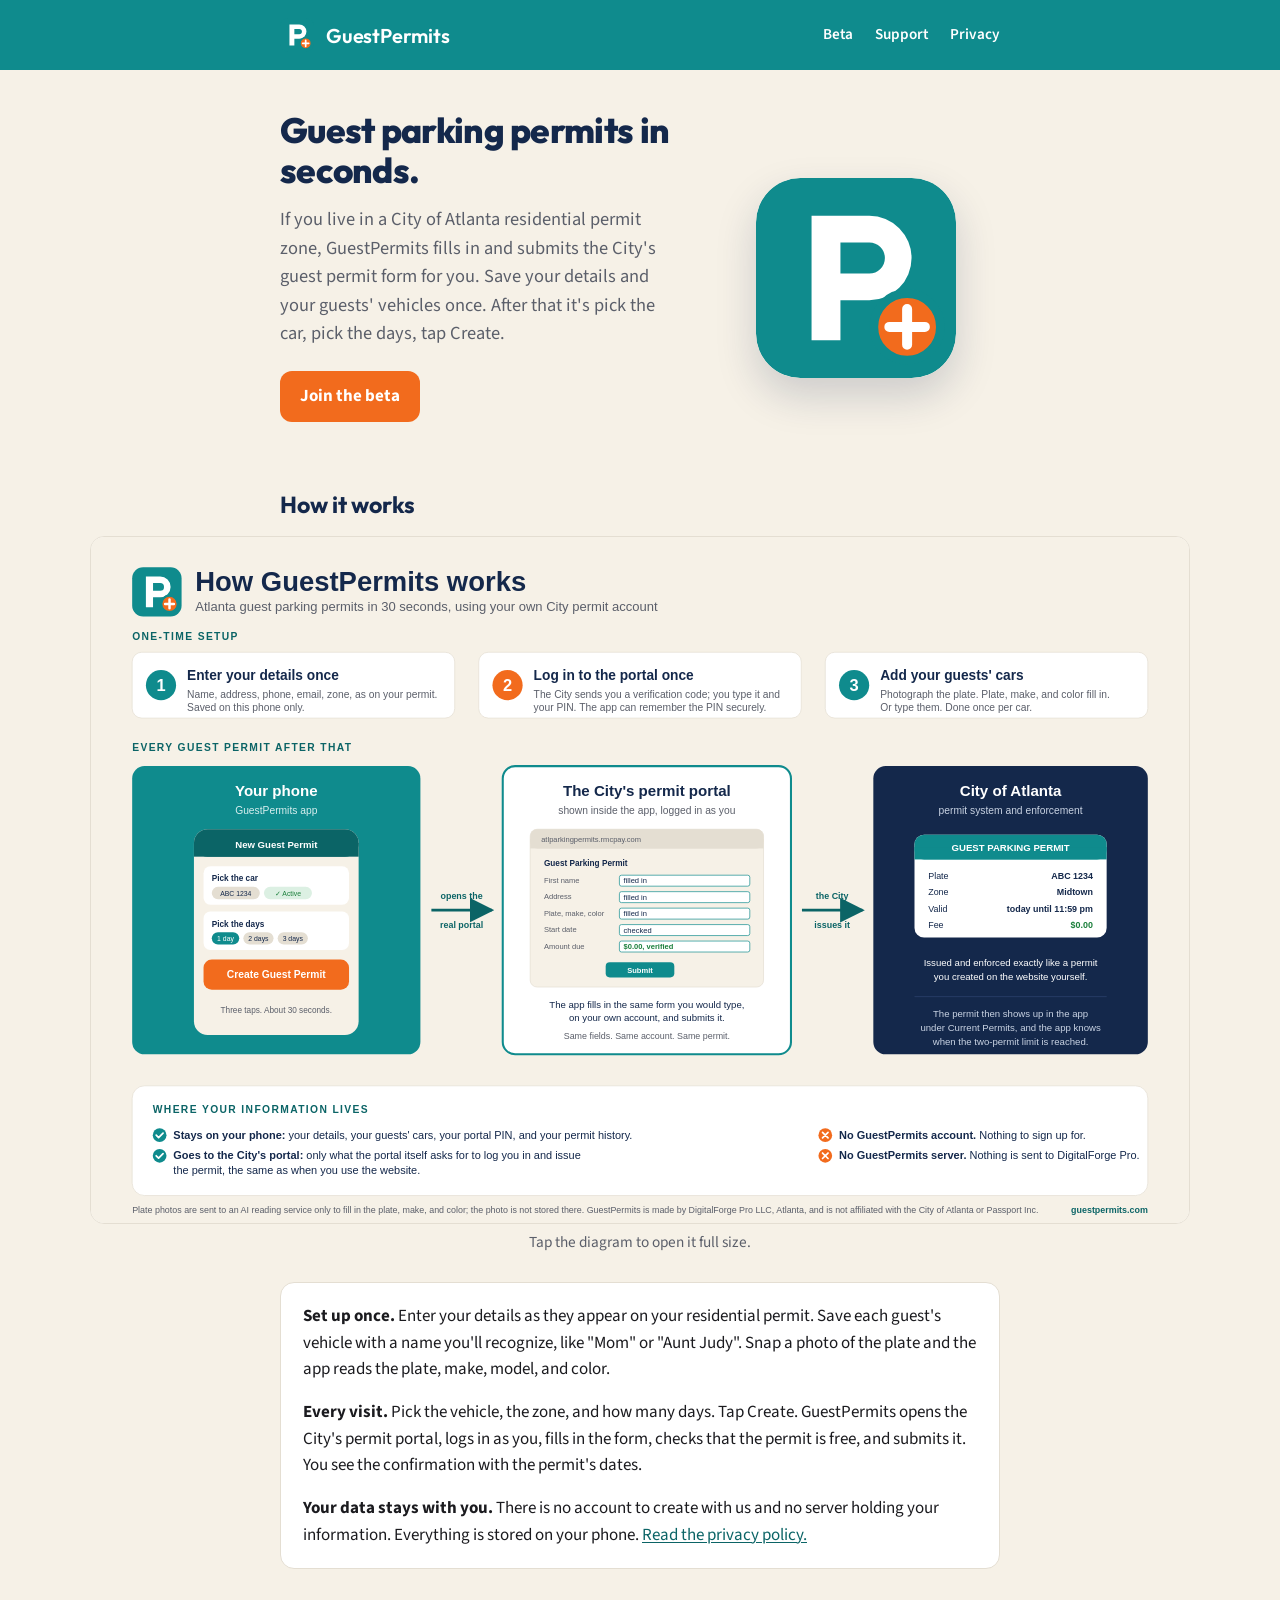
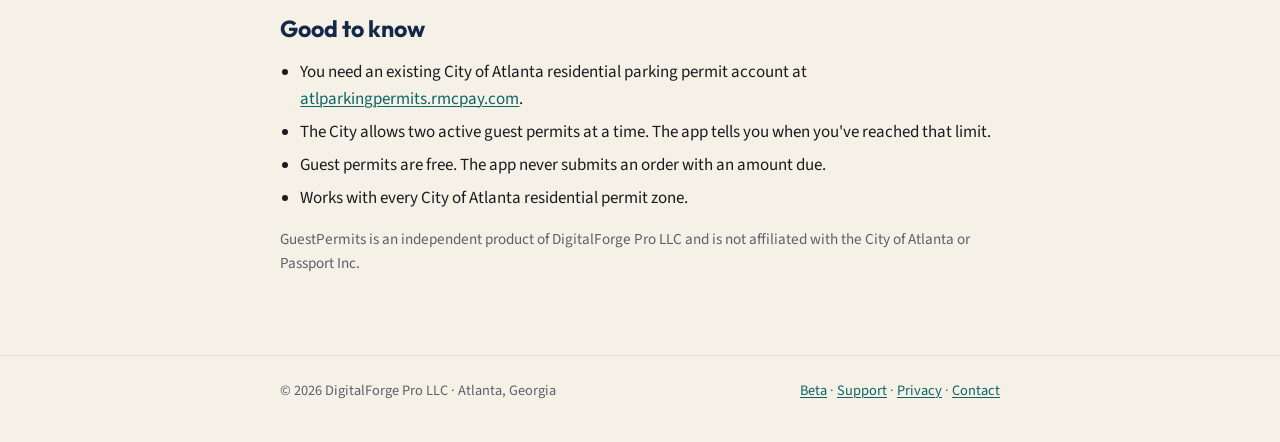
==== index.html @ 58ccf01c "Landing page: how-it-works diagram under the How it works heading" ====
<!doctype html>
<html lang="en">
<head>
  <meta charset="utf-8">
  <meta name="viewport" content="width=device-width, initial-scale=1">
  <title>GuestPermits</title>
  <meta name="description" content="GuestPermits creates City of Atlanta guest parking permits from your phone in seconds.">
  <link rel="icon" href="favicon.png">
  <link rel="preconnect" href="https://fonts.googleapis.com">
  <link rel="stylesheet" href="https://fonts.googleapis.com/css2?family=Outfit:wght@700;800&family=Source+Sans+3:wght@400;600;700&display=swap">
  <link rel="stylesheet" href="assets/site.css">
</head>
<body>
<header class="site">
  <div class="wrap">
    <a class="brand" href="/">
      <svg viewBox="0 0 180 180" xmlns="http://www.w3.org/2000/svg" aria-hidden="true"><rect width="180" height="180" rx="40" fill="#0F8B8D"/><path fill="#FFFFFF" fill-rule="evenodd" d="M50 34h52a38 38 0 0 1 0 76H76v36H50zM76 58v28h26a14 14 0 0 0 0-28z"/><circle cx="136" cy="134" r="30" fill="#F26B1D" stroke="#0F8B8D" stroke-width="8"/><path d="M136 118v32M120 134h32" stroke="#FFFFFF" stroke-width="9" stroke-linecap="round"/></svg>
      GuestPermits
    </a>
    <nav><a href="beta.html">Beta</a><a href="support.html">Support</a><a href="privacy.html">Privacy</a></nav>
  </div>
</header>

<main class="wrap">
  <div class="hero">
    <div>
      <h1>Guest parking permits in seconds.</h1>
      <p class="lede">If you live in a City of Atlanta residential permit zone, GuestPermits fills in and submits the City's guest permit form for you. Save your details and your guests' vehicles once. After that it's pick the car, pick the days, tap Create.</p>
      <div class="badges">
        <!-- Replace with real store badges and links when the app is live. -->
        <a class="cta" href="beta.html">Join the beta</a>
      </div>
    </div>
    <div class="hero-art">
      <svg viewBox="0 0 180 180" xmlns="http://www.w3.org/2000/svg" aria-label="GuestPermits icon"><rect width="180" height="180" rx="40" fill="#0F8B8D"/><path fill="#FFFFFF" fill-rule="evenodd" d="M50 34h52a38 38 0 0 1 0 76H76v36H50zM76 58v28h26a14 14 0 0 0 0-28z"/><circle cx="136" cy="134" r="30" fill="#F26B1D" stroke="#0F8B8D" stroke-width="8"/><path d="M136 118v32M120 134h32" stroke="#FFFFFF" stroke-width="9" stroke-linecap="round"/></svg>
    </div>
  </div>

  <h2>How it works</h2>
  <figure class="diagram">
    <a href="assets/how-it-works.png" target="_blank" rel="noopener" title="Open full size"><img src="assets/how-it-works.svg" alt="Diagram: one-time setup (enter your details, log in to the portal once, add your guests' cars), then for every permit the app opens the City's real portal inside the app, fills in the same form on your account, and the City issues the permit. Your information stays on your phone; there is no GuestPermits account or server." width="1600" height="1000"></a>
    <figcaption>Tap the diagram to open it full size.</figcaption>
  </figure>
  <div class="card">
    <p><strong>Set up once.</strong> Enter your details as they appear on your residential permit. Save each guest's vehicle with a name you'll recognize, like "Mom" or "Aunt Judy". Snap a photo of the plate and the app reads the plate, make, model, and color.</p>
    <p><strong>Every visit.</strong> Pick the vehicle, the zone, and how many days. Tap Create. GuestPermits opens the City's permit portal, logs in as you, fills in the form, checks that the permit is free, and submits it. You see the confirmation with the permit's dates.</p>
    <p style="margin-bottom:0"><strong>Your data stays with you.</strong> There is no account to create with us and no server holding your information. Everything is stored on your phone. <a href="privacy.html">Read the privacy policy.</a></p>
  </div>

  <h2>Good to know</h2>
  <ul>
    <li>You need an existing City of Atlanta residential parking permit account at <a href="https://atlparkingpermits.rmcpay.com" target="_blank" rel="noopener">atlparkingpermits.rmcpay.com</a>.</li>
    <li>The City allows two active guest permits at a time. The app tells you when you've reached that limit.</li>
    <li>Guest permits are free. The app never submits an order with an amount due.</li>
    <li>Works with every City of Atlanta residential permit zone.</li>
  </ul>

  <p class="meta">GuestPermits is an independent product of DigitalForge Pro LLC and is not affiliated with the City of Atlanta or Passport Inc.</p>
</main>

<footer class="site">
  <div class="wrap">
    <span>© 2026 DigitalForge Pro LLC · Atlanta, Georgia</span>
    <span><a href="beta.html">Beta</a> · <a href="support.html">Support</a> · <a href="privacy.html">Privacy</a> · <a href="mailto:support@digitalforgepro.ai">Contact</a></span>
  </div>
</footer>
</body>
</html>
---- assets/site.css ----
:root {
  --teal: #0F8B8D;
  --teal-dark: #0B6466;
  --orange: #F26B1D;
  --navy: #14284B;
  --cream: #F6F1E7;
  --ink: #1B1B1F;
  --muted: #5B5F6A;
  --line: #E4DED2;
}
* { box-sizing: border-box; }
html { color-scheme: light; }
body {
  margin: 0;
  font-family: 'Source Sans 3', 'Segoe UI', system-ui, -apple-system, sans-serif;
  font-size: 17px;
  line-height: 1.55;
  color: var(--ink);
  background: var(--cream);
}
h1, h2, h3 { font-family: 'Outfit', 'Segoe UI', system-ui, sans-serif; line-height: 1.15; margin: 0 0 0.4em; color: var(--navy); }
h1 { font-size: 2.2rem; font-weight: 800; letter-spacing: -0.02em; }
h2 { font-size: 1.45rem; font-weight: 700; margin-top: 2em; }
h3 { font-size: 1.1rem; font-weight: 700; margin-top: 1.4em; }
p { margin: 0 0 1em; }
a { color: var(--teal-dark); text-decoration-thickness: 1px; text-underline-offset: 2px; }
a:hover { color: var(--orange); }
ul { padding-left: 1.2em; }
li { margin-bottom: 0.4em; }
header.site {
  background: var(--teal);
  color: #fff;
  padding: 18px 0;
}
header.site .wrap { display: flex; align-items: center; justify-content: space-between; gap: 16px; }
header.site a { color: #fff; text-decoration: none; font-weight: 600; }
header.site nav { display: flex; gap: 22px; font-size: 0.95rem; }
.brand { display: flex; align-items: center; gap: 12px; font-family: 'Outfit', 'Segoe UI', system-ui, sans-serif; font-size: 1.25rem; font-weight: 800; letter-spacing: -0.01em; }
.brand svg { width: 34px; height: 34px; border-radius: 8px; }
.wrap { max-width: 760px; margin: 0 auto; padding: 0 20px; }
main.wrap { padding-top: 40px; padding-bottom: 64px; }
.lede { font-size: 1.15rem; color: var(--muted); }
.card { background: #fff; border: 1px solid var(--line); border-radius: 14px; padding: 20px 22px; margin: 1.2em 0; }
.meta { color: var(--muted); font-size: 0.95rem; }
footer.site { border-top: 1px solid var(--line); color: var(--muted); font-size: 0.9rem; padding: 24px 0 40px; }
footer.site .wrap { display: flex; flex-wrap: wrap; gap: 16px 28px; justify-content: space-between; }
.cta { display: inline-block; background: var(--orange); color: #fff; font-weight: 700; padding: 12px 20px; border-radius: 12px; text-decoration: none; }
.cta:hover { color: #fff; background: #d95d15; }
.badges { display: flex; gap: 14px; flex-wrap: wrap; margin: 1.4em 0; }
.hero { display: grid; grid-template-columns: 1fr; gap: 28px; align-items: center; }
@media (min-width: 640px) { .hero { grid-template-columns: 1.4fr 1fr; } }
.hero-art { display: flex; justify-content: center; }
.hero-art svg { width: 200px; height: 200px; border-radius: 44px; box-shadow: 0 18px 40px rgba(20, 40, 75, 0.18); }
dl.faq dt { font-weight: 700; color: var(--navy); margin-top: 1.2em; }
dl.faq dd { margin: 0.3em 0 0; }

/* How-it-works diagram: wider than the text column on large screens, full width on phones. */
.diagram { --dw: min(1100px, calc(100vw - 40px)); width: var(--dw); margin: 1em 0 1.6em calc(50% - var(--dw) / 2); }
.diagram img { display: block; width: 100%; height: auto; border: 1px solid var(--line); border-radius: 14px; background: #fff; }
.diagram figcaption { text-align: center; font-size: 0.9em; color: var(--muted, #5B5F6A); margin-top: 0.5em; }
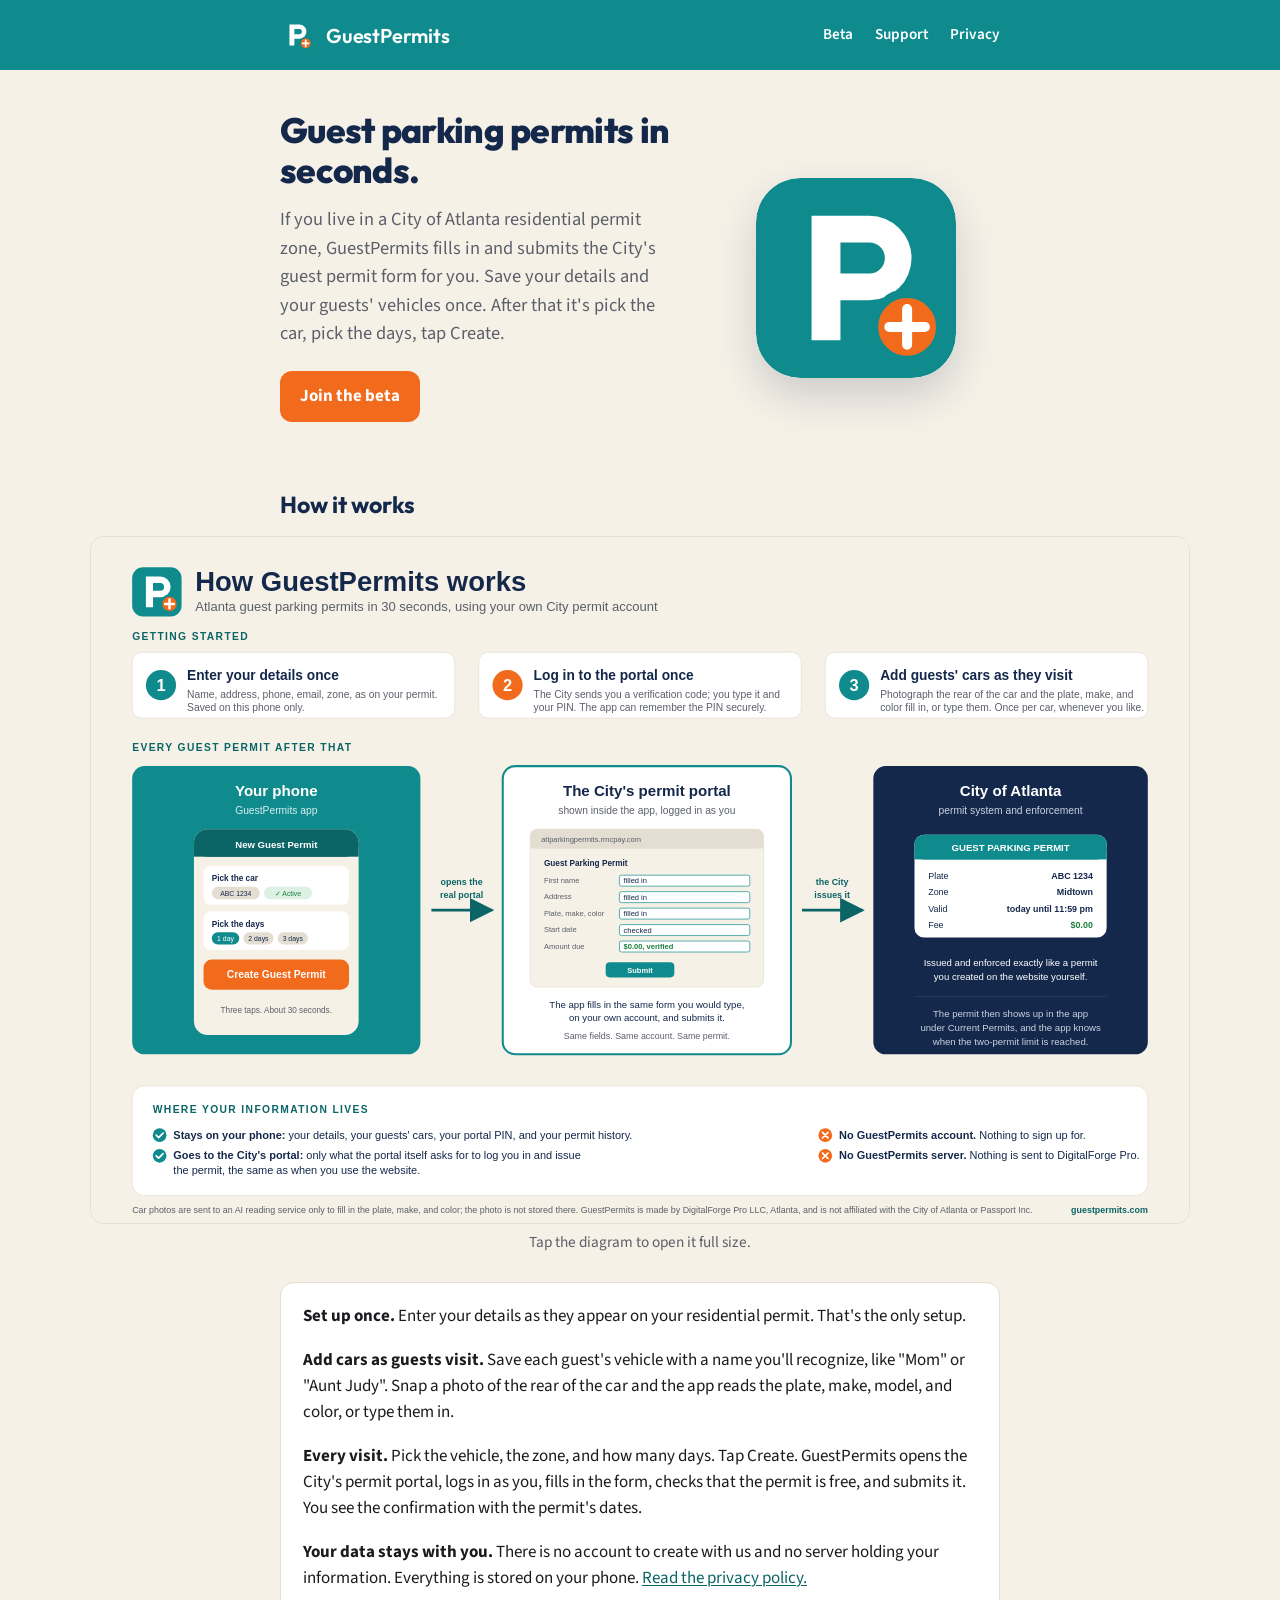
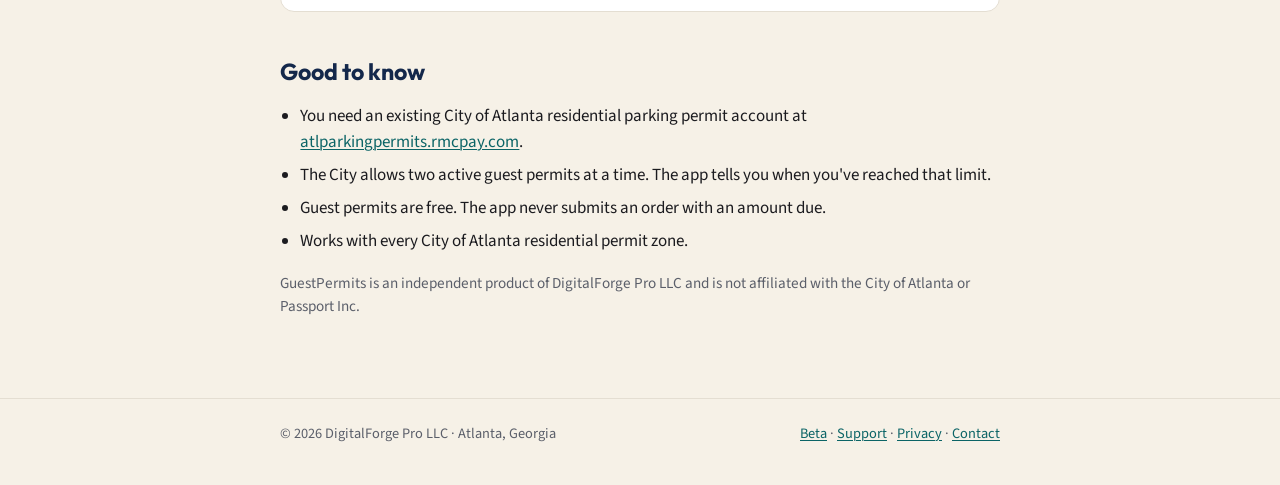
==== commit cc81ac30: "Rear-of-car photos; adding cars is not part of setup" ====
--- a/index.html
+++ b/index.html
@@ -38,11 +38,12 @@
 
   <h2>How it works</h2>
   <figure class="diagram">
-    <a href="assets/how-it-works.png" target="_blank" rel="noopener" title="Open full size"><img src="assets/how-it-works.svg" alt="Diagram: one-time setup (enter your details, log in to the portal once, add your guests' cars), then for every permit the app opens the City's real portal inside the app, fills in the same form on your account, and the City issues the permit. Your information stays on your phone; there is no GuestPermits account or server." width="1600" height="1000"></a>
+    <a href="assets/how-it-works.png" target="_blank" rel="noopener" title="Open full size"><img src="assets/how-it-works.svg" alt="Diagram: getting started (enter your details, log in to the portal once, add guests' cars as they visit), then for every permit the app opens the City's real portal inside the app, fills in the same form on your account, and the City issues the permit. Your information stays on your phone; there is no GuestPermits account or server." width="1600" height="1000"></a>
     <figcaption>Tap the diagram to open it full size.</figcaption>
   </figure>
   <div class="card">
-    <p><strong>Set up once.</strong> Enter your details as they appear on your residential permit. Save each guest's vehicle with a name you'll recognize, like "Mom" or "Aunt Judy". Snap a photo of the plate and the app reads the plate, make, model, and color.</p>
+    <p><strong>Set up once.</strong> Enter your details as they appear on your residential permit. That's the only setup.</p>
+    <p><strong>Add cars as guests visit.</strong> Save each guest's vehicle with a name you'll recognize, like "Mom" or "Aunt Judy". Snap a photo of the rear of the car and the app reads the plate, make, model, and color, or type them in.</p>
     <p><strong>Every visit.</strong> Pick the vehicle, the zone, and how many days. Tap Create. GuestPermits opens the City's permit portal, logs in as you, fills in the form, checks that the permit is free, and submits it. You see the confirmation with the permit's dates.</p>
     <p style="margin-bottom:0"><strong>Your data stays with you.</strong> There is no account to create with us and no server holding your information. Everything is stored on your phone. <a href="privacy.html">Read the privacy policy.</a></p>
   </div>
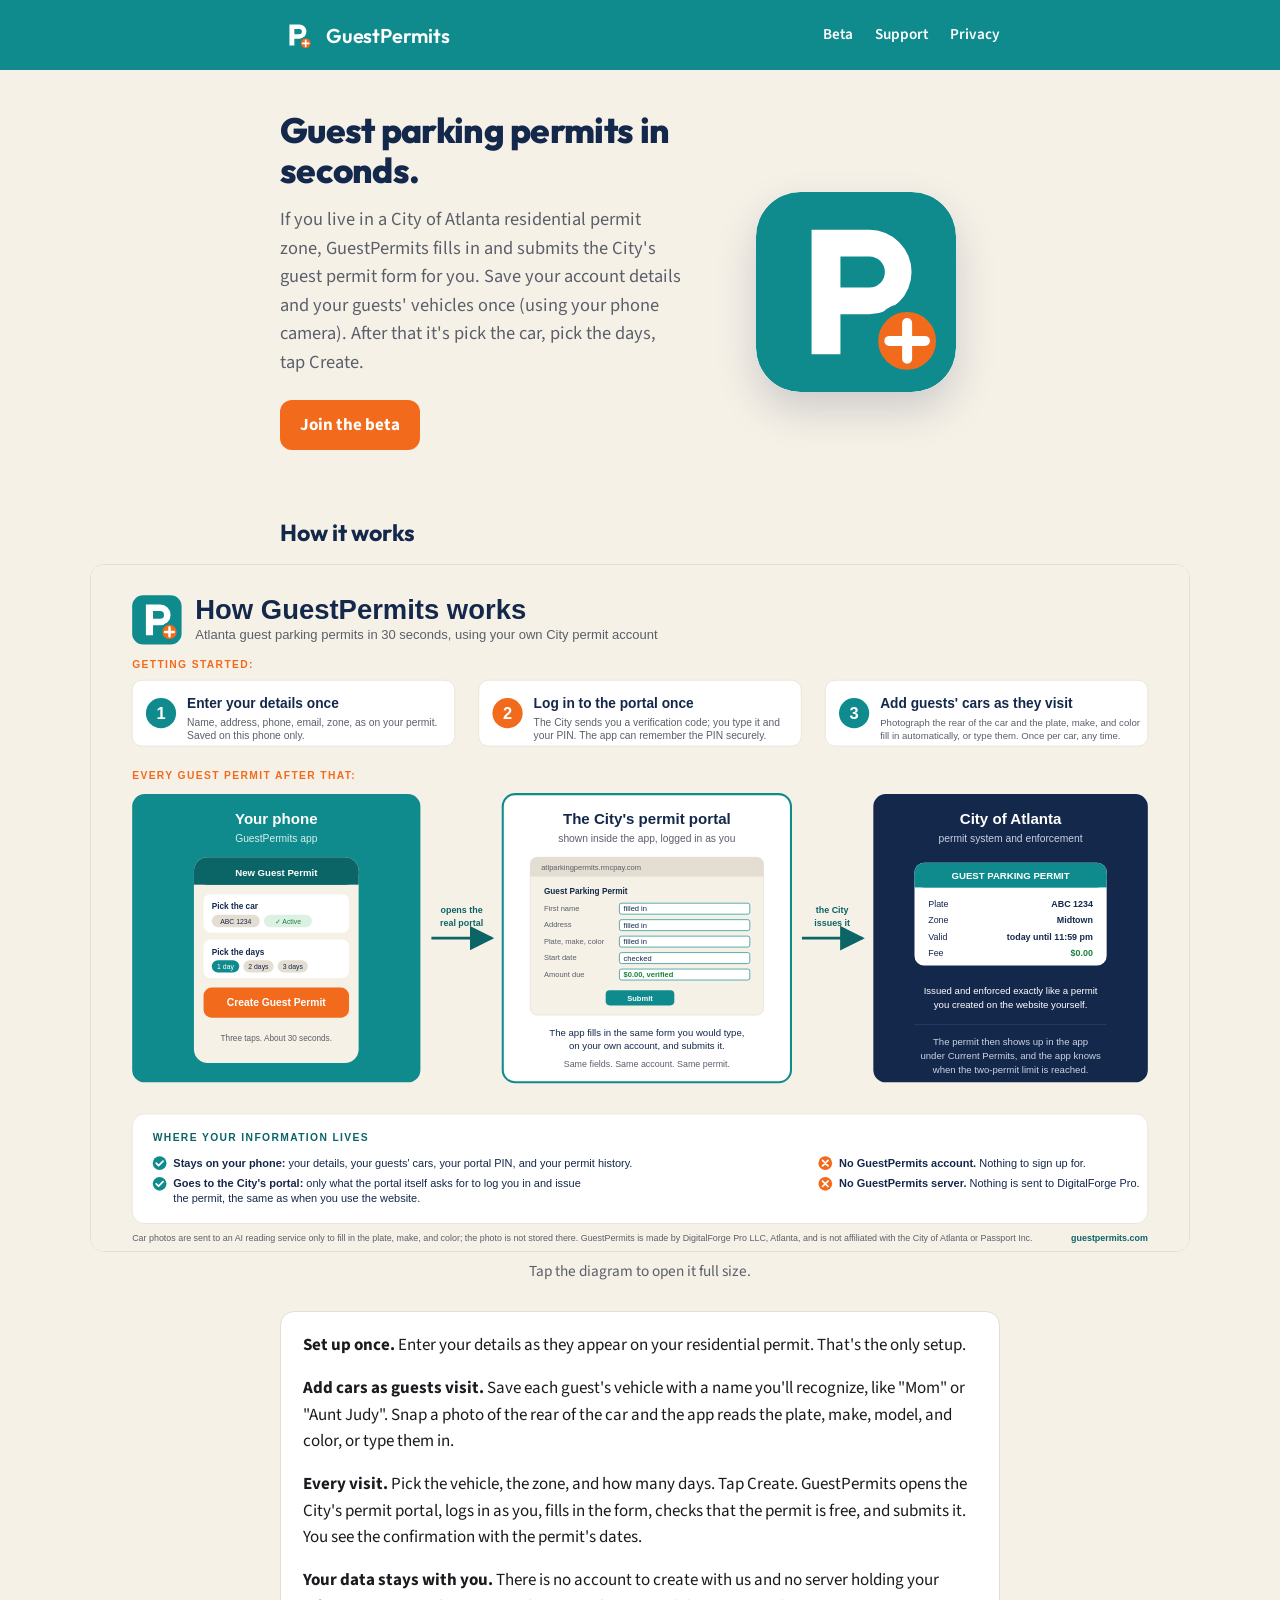
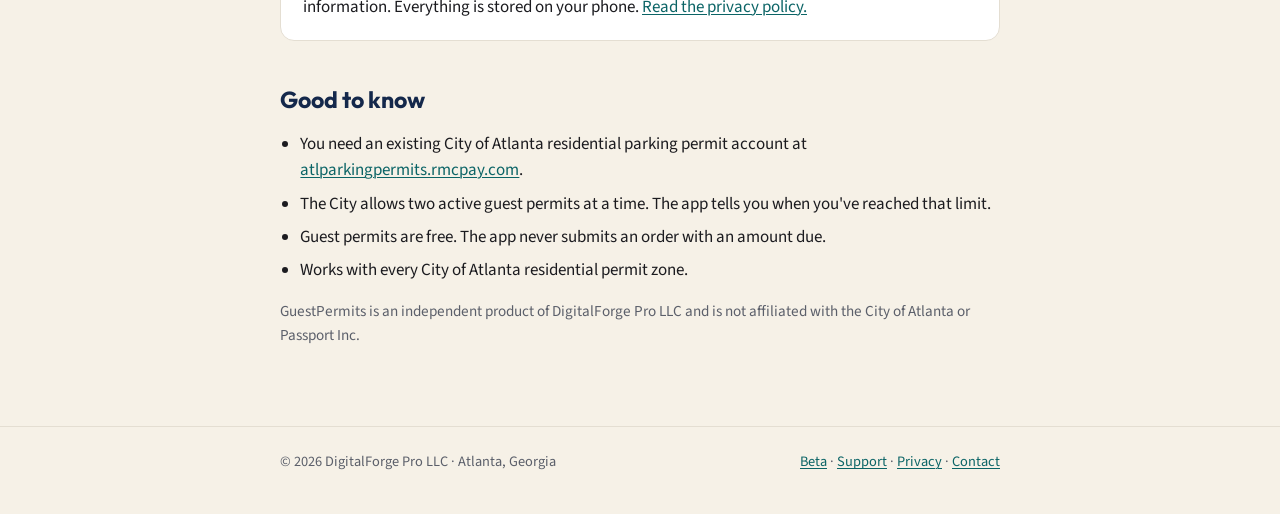
==== commit 27b6a57c: "Landing page lede: account details and vehicles once, using the phone camera" ====
--- a/index.html
+++ b/index.html
@@ -25,7 +25,7 @@
   <div class="hero">
     <div>
       <h1>Guest parking permits in seconds.</h1>
-      <p class="lede">If you live in a City of Atlanta residential permit zone, GuestPermits fills in and submits the City's guest permit form for you. Save your details and your guests' vehicles once. After that it's pick the car, pick the days, tap Create.</p>
+      <p class="lede">If you live in a City of Atlanta residential permit zone, GuestPermits fills in and submits the City's guest permit form for you. Save your account details and your guests' vehicles once (using your phone camera). After that it's pick the car, pick the days, tap Create.</p>
       <div class="badges">
         <!-- Replace with real store badges and links when the app is live. -->
         <a class="cta" href="beta.html">Join the beta</a>
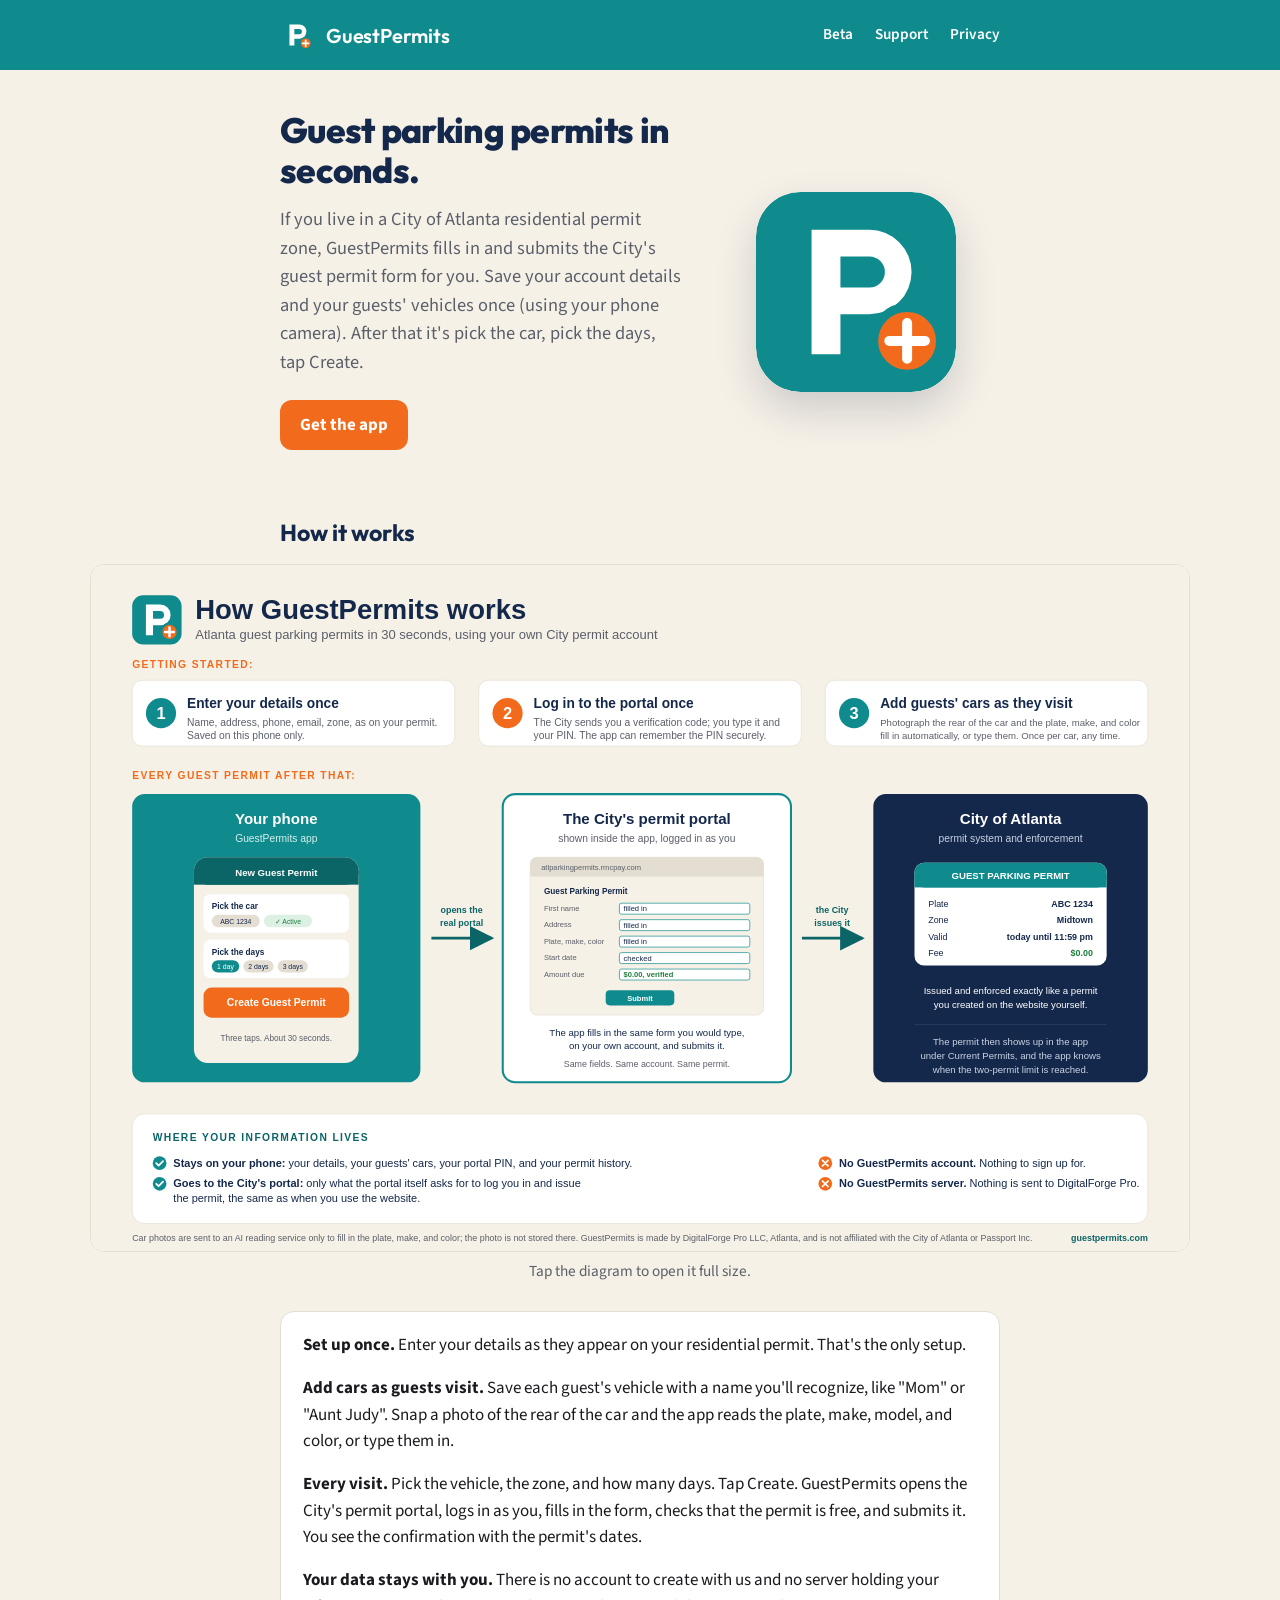
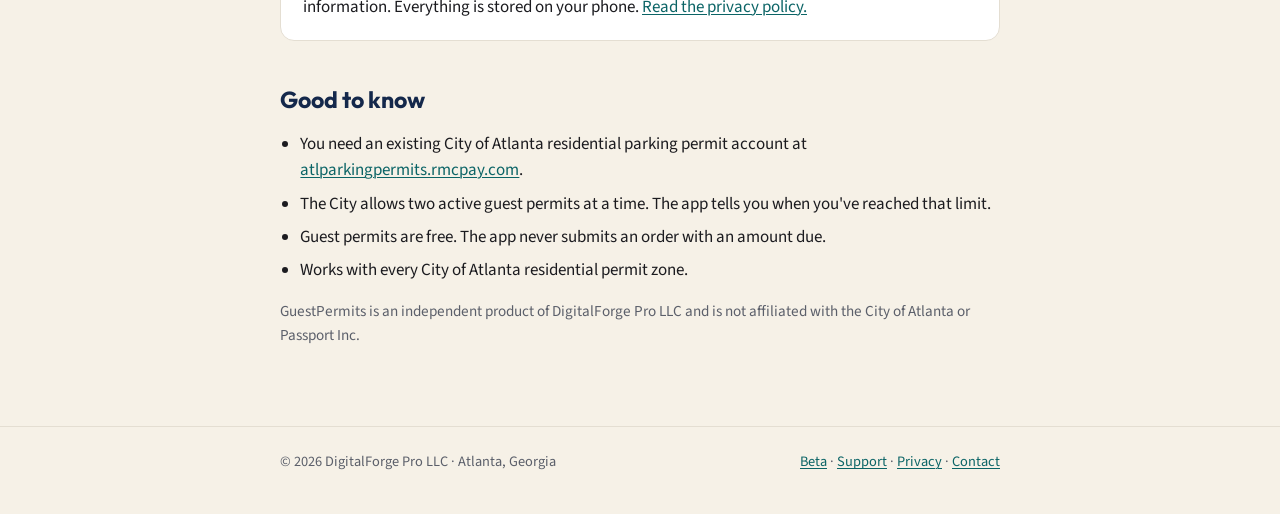
==== commit 1f62d77d: "Beta page: GuestPermits is on the App Store; Android still on the Play test track Co-Authored-By: Cl" ====
--- a/index.html
+++ b/index.html
@@ -8,7 +8,7 @@
   <link rel="icon" href="favicon.png">
   <link rel="preconnect" href="https://fonts.googleapis.com">
   <link rel="stylesheet" href="https://fonts.googleapis.com/css2?family=Outfit:wght@700;800&family=Source+Sans+3:wght@400;600;700&display=swap">
-  <link rel="stylesheet" href="assets/site.css">
+  <link rel="stylesheet" href="assets/site.css?v=20261015">
 </head>
 <body>
 <header class="site">
@@ -28,7 +28,7 @@
       <p class="lede">If you live in a City of Atlanta residential permit zone, GuestPermits fills in and submits the City's guest permit form for you. Save your account details and your guests' vehicles once (using your phone camera). After that it's pick the car, pick the days, tap Create.</p>
       <div class="badges">
         <!-- Replace with real store badges and links when the app is live. -->
-        <a class="cta" href="beta.html">Join the beta</a>
+        <a class="cta" href="beta.html">Get the app</a>
       </div>
     </div>
     <div class="hero-art">
--- a/assets/site.css
+++ b/assets/site.css
@@ -53,6 +53,7 @@
 .hero-art svg { width: 200px; height: 200px; border-radius: 44px; box-shadow: 0 18px 40px rgba(20, 40, 75, 0.18); }
 dl.faq dt { font-weight: 700; color: var(--navy); margin-top: 1.2em; }
 dl.faq dd { margin: 0.3em 0 0; }
+dl.faq.platforms dt { font-family: 'Outfit', sans-serif; font-size: 1.5rem; font-weight: 800; color: var(--orange); margin-top: 1.4em; }
 
 /* How-it-works diagram: wider than the text column on large screens, full width on phones. */
 .diagram { --dw: min(1100px, calc(100vw - 40px)); width: var(--dw); margin: 1em 0 1.6em calc(50% - var(--dw) / 2); }
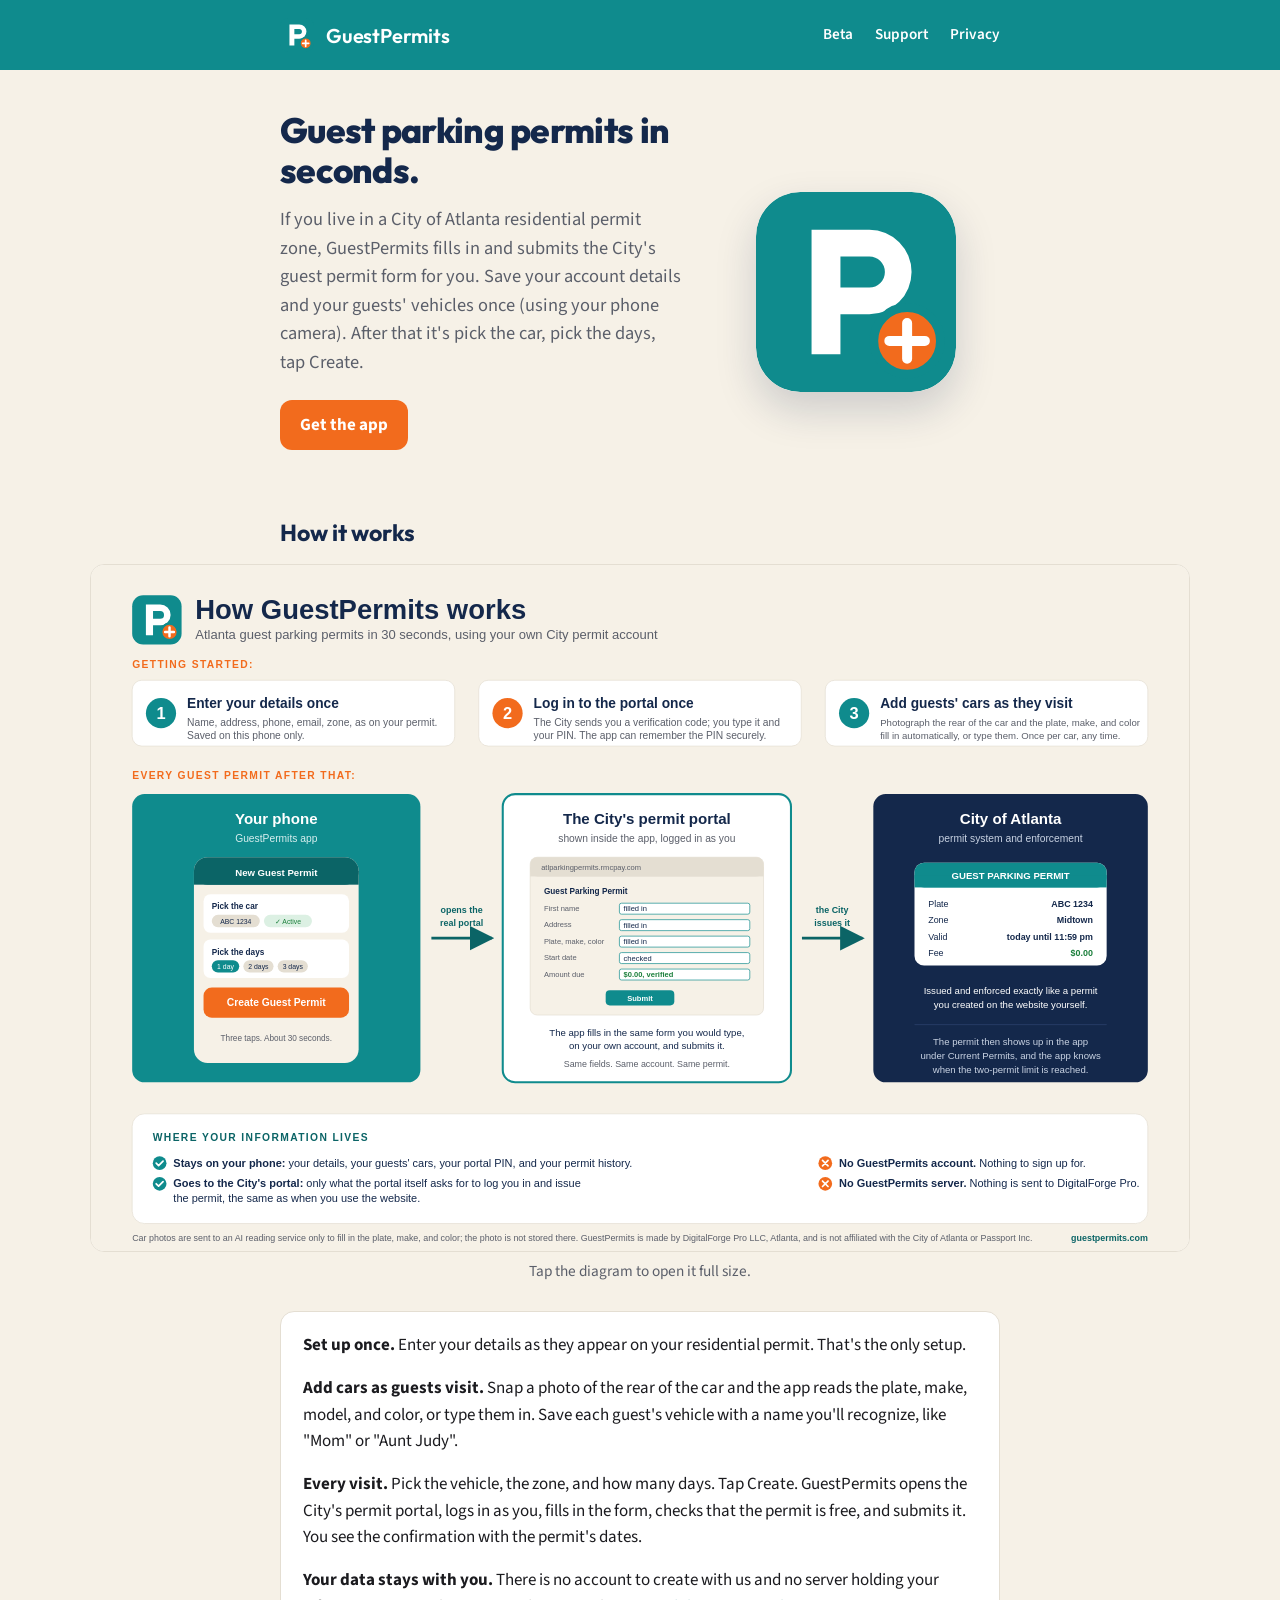
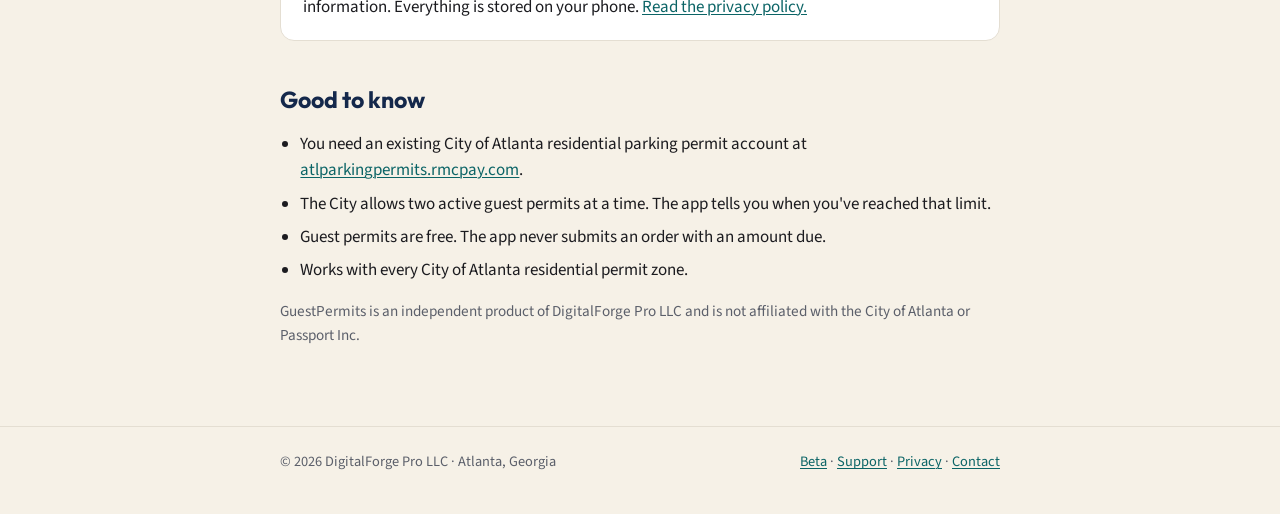
==== commit b4cf7898: "Home page: photo sentence before the naming sentence in the Add cars step Co-Authored-By: Claude Fab" ====
--- a/index.html
+++ b/index.html
@@ -43,7 +43,7 @@
   </figure>
   <div class="card">
     <p><strong>Set up once.</strong> Enter your details as they appear on your residential permit. That's the only setup.</p>
-    <p><strong>Add cars as guests visit.</strong> Save each guest's vehicle with a name you'll recognize, like "Mom" or "Aunt Judy". Snap a photo of the rear of the car and the app reads the plate, make, model, and color, or type them in.</p>
+    <p><strong>Add cars as guests visit.</strong> Snap a photo of the rear of the car and the app reads the plate, make, model, and color, or type them in. Save each guest's vehicle with a name you'll recognize, like "Mom" or "Aunt Judy".</p>
     <p><strong>Every visit.</strong> Pick the vehicle, the zone, and how many days. Tap Create. GuestPermits opens the City's permit portal, logs in as you, fills in the form, checks that the permit is free, and submits it. You see the confirmation with the permit's dates.</p>
     <p style="margin-bottom:0"><strong>Your data stays with you.</strong> There is no account to create with us and no server holding your information. Everything is stored on your phone. <a href="privacy.html">Read the privacy policy.</a></p>
   </div>
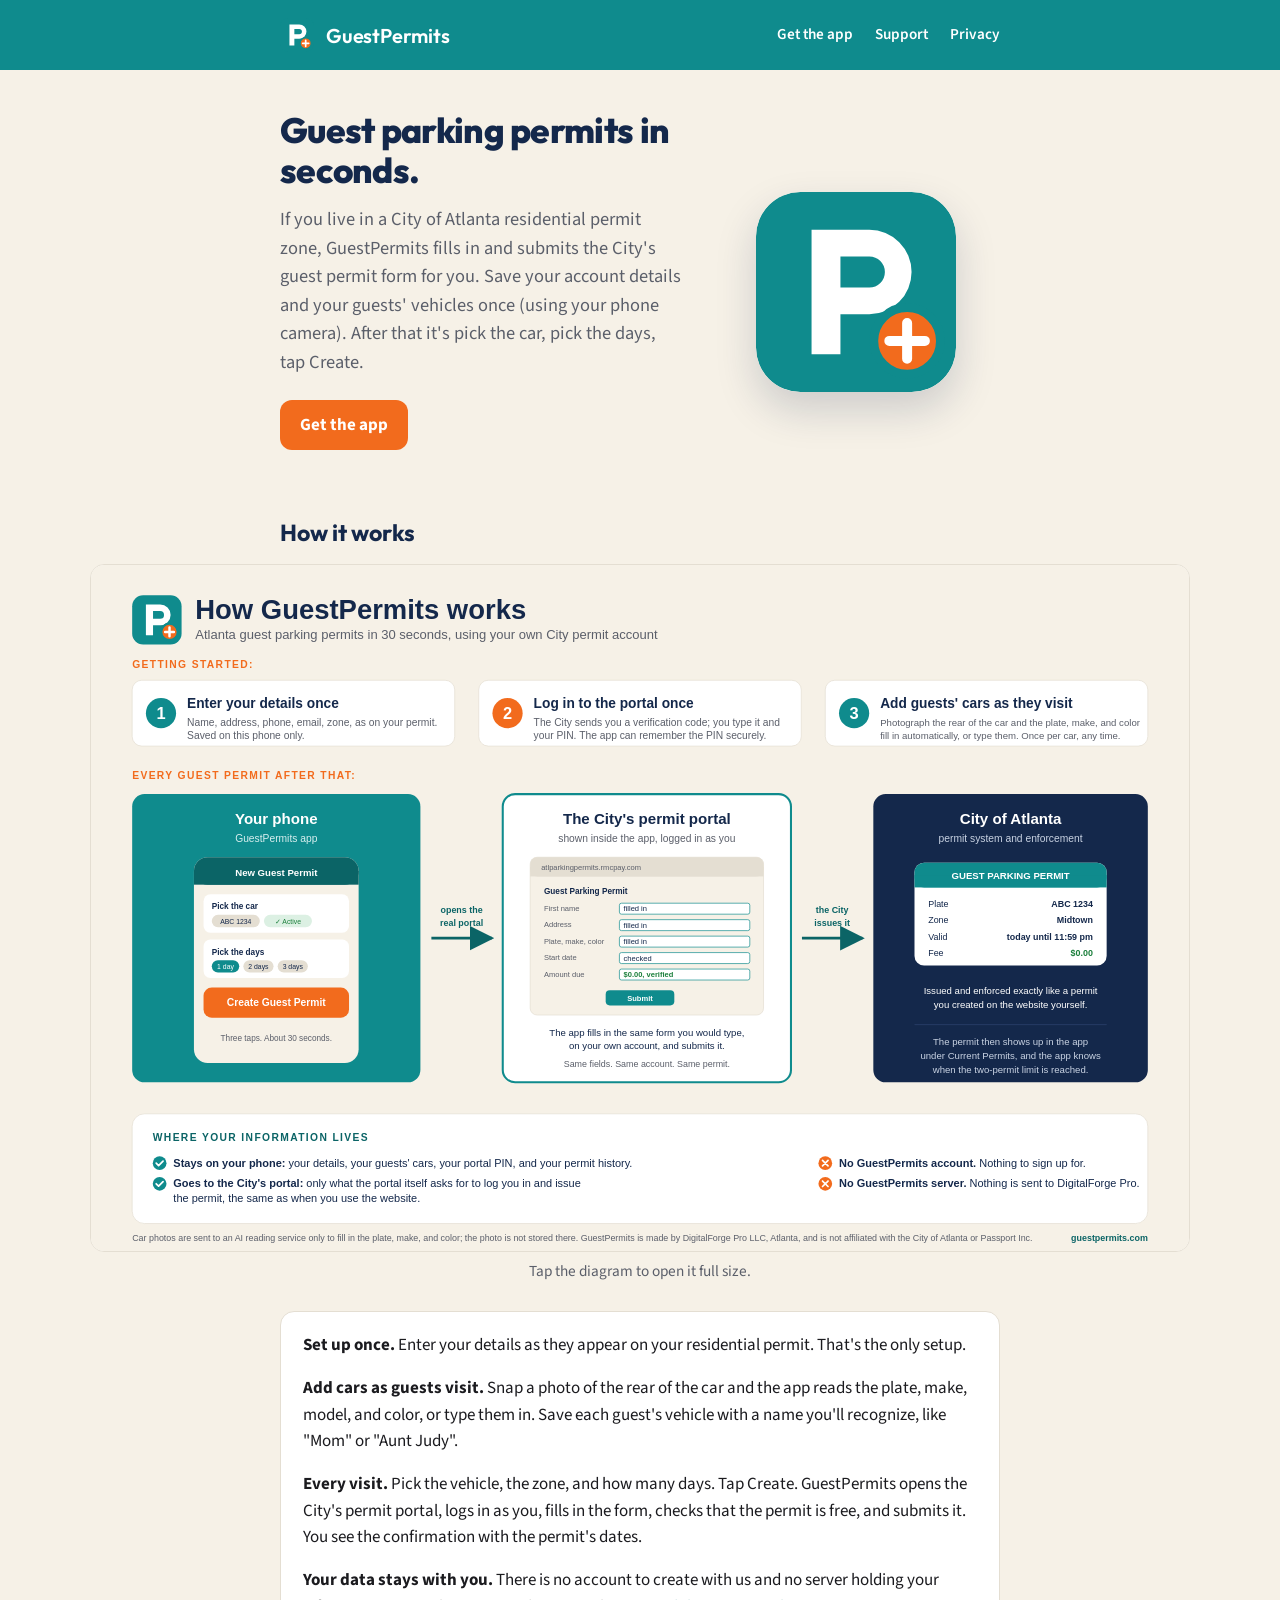
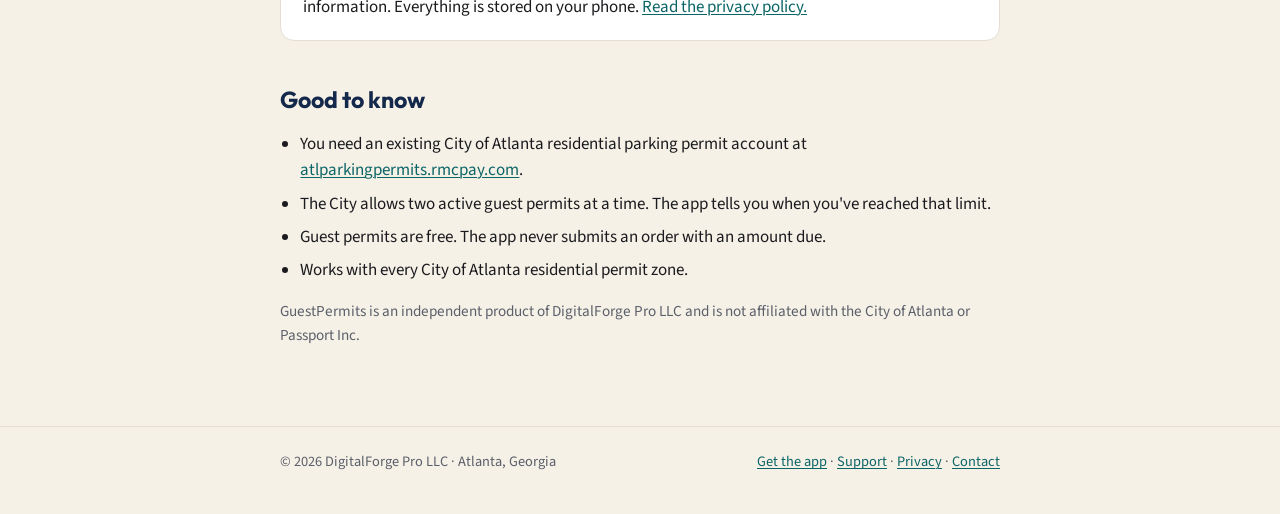
==== commit 1a6696d1: "Site: nav label Beta becomes Get the app; beta page leads with the stores and offers release news in" ====
--- a/index.html
+++ b/index.html
@@ -17,7 +17,7 @@
       <svg viewBox="0 0 180 180" xmlns="http://www.w3.org/2000/svg" aria-hidden="true"><rect width="180" height="180" rx="40" fill="#0F8B8D"/><path fill="#FFFFFF" fill-rule="evenodd" d="M50 34h52a38 38 0 0 1 0 76H76v36H50zM76 58v28h26a14 14 0 0 0 0-28z"/><circle cx="136" cy="134" r="30" fill="#F26B1D" stroke="#0F8B8D" stroke-width="8"/><path d="M136 118v32M120 134h32" stroke="#FFFFFF" stroke-width="9" stroke-linecap="round"/></svg>
       GuestPermits
     </a>
-    <nav><a href="beta.html">Beta</a><a href="support.html">Support</a><a href="privacy.html">Privacy</a></nav>
+    <nav><a href="beta.html">Get the app</a><a href="support.html">Support</a><a href="privacy.html">Privacy</a></nav>
   </div>
 </header>
 
@@ -62,7 +62,7 @@
 <footer class="site">
   <div class="wrap">
     <span>© 2026 DigitalForge Pro LLC · Atlanta, Georgia</span>
-    <span><a href="beta.html">Beta</a> · <a href="support.html">Support</a> · <a href="privacy.html">Privacy</a> · <a href="mailto:support@digitalforgepro.ai">Contact</a></span>
+    <span><a href="beta.html">Get the app</a> · <a href="support.html">Support</a> · <a href="privacy.html">Privacy</a> · <a href="mailto:support@digitalforgepro.ai">Contact</a></span>
   </div>
 </footer>
 </body>
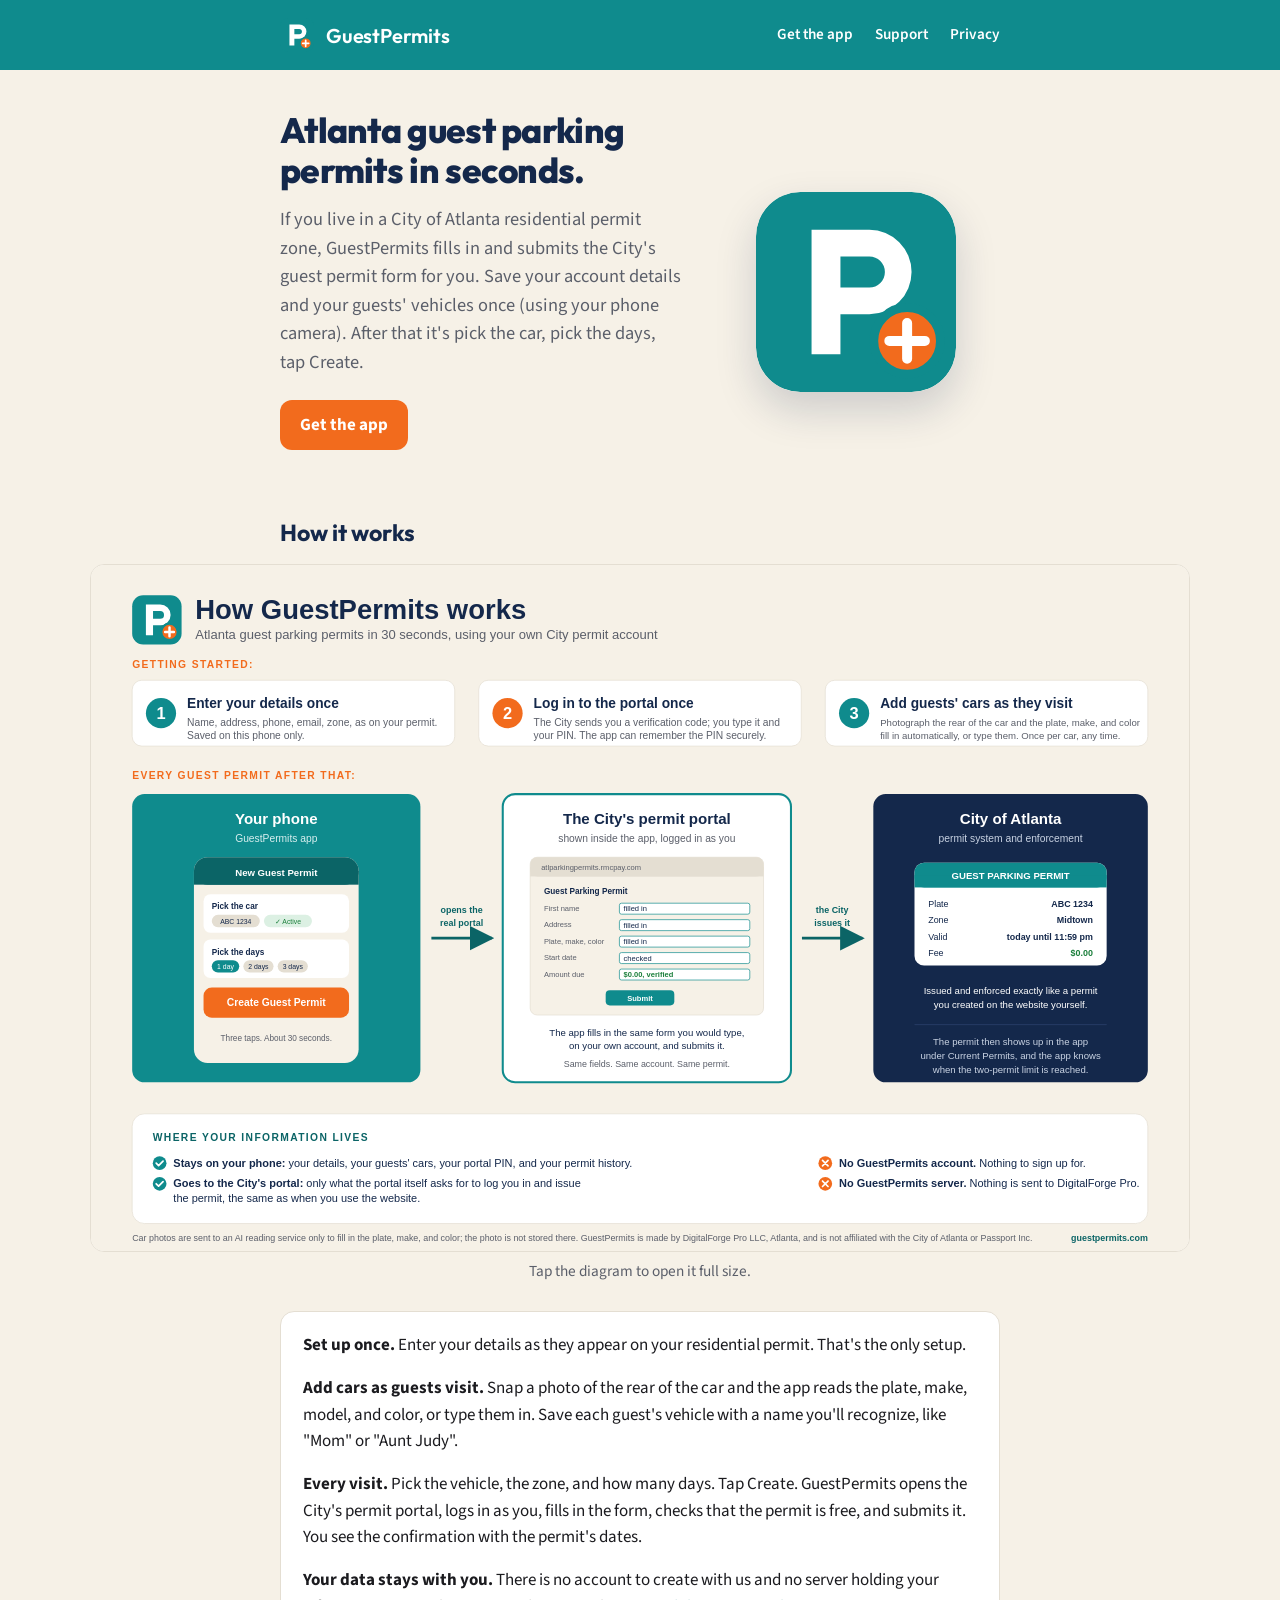
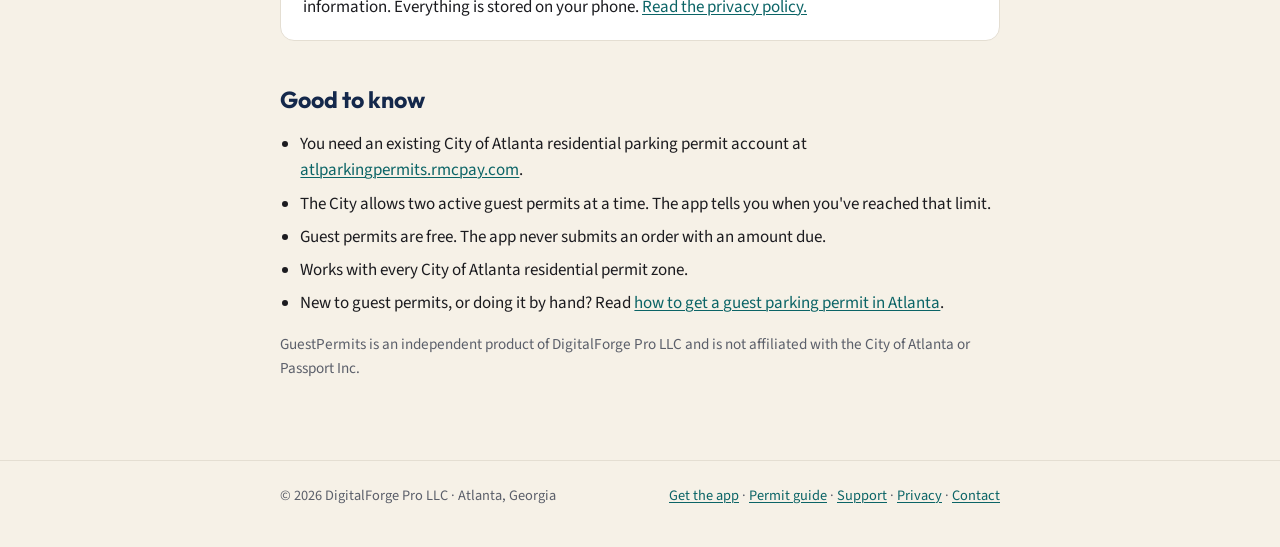
==== commit 98127c50: "Site: Atlanta guest permit guide page; search titles, canonical tags, sitemap and robots.txt New pag" ====
--- a/index.html
+++ b/index.html
@@ -3,8 +3,37 @@
 <head>
   <meta charset="utf-8">
   <meta name="viewport" content="width=device-width, initial-scale=1">
-  <title>GuestPermits</title>
-  <meta name="description" content="GuestPermits creates City of Atlanta guest parking permits from your phone in seconds.">
+  <title>GuestPermits: Atlanta guest parking permits from your phone</title>
+  <meta name="description" content="GuestPermits is an iPhone and Android app that creates City of Atlanta residential guest parking permits on your own City permit account in seconds.">
+  <link rel="canonical" href="https://guestpermits.com/">
+  <meta property="og:type" content="website">
+  <meta property="og:site_name" content="GuestPermits">
+  <meta property="og:title" content="GuestPermits: Atlanta guest parking permits from your phone">
+  <meta property="og:description" content="An iPhone and Android app that creates City of Atlanta residential guest parking permits on your own City permit account in seconds.">
+  <meta property="og:url" content="https://guestpermits.com/">
+  <meta property="og:image" content="https://guestpermits.com/assets/how-it-works.png">
+  <script type="application/ld+json">
+  {
+    "@context": "https://schema.org",
+    "@type": "MobileApplication",
+    "name": "GuestPermits",
+    "url": "https://guestpermits.com/",
+    "description": "Creates City of Atlanta residential guest parking permits on the resident's own City permit account.",
+    "applicationCategory": "UtilitiesApplication",
+    "operatingSystem": "iOS, Android",
+    "sameAs": [
+      "https://apps.apple.com/us/app/id6821782965",
+      "https://play.google.com/store/apps/details?id=com.guestpermits.app"
+    ],
+    "offers": {
+      "@type": "Offer",
+      "price": "0",
+      "priceCurrency": "USD",
+      "areaServed": { "@type": "City", "name": "Atlanta", "containedInPlace": { "@type": "State", "name": "Georgia" } }
+    },
+    "publisher": { "@type": "Organization", "name": "DigitalForge Pro LLC", "url": "https://digitalforgepro.ai" }
+  }
+  </script>
   <link rel="icon" href="favicon.png">
   <link rel="preconnect" href="https://fonts.googleapis.com">
   <link rel="stylesheet" href="https://fonts.googleapis.com/css2?family=Outfit:wght@700;800&family=Source+Sans+3:wght@400;600;700&display=swap">
@@ -24,7 +53,7 @@
 <main class="wrap">
   <div class="hero">
     <div>
-      <h1>Guest parking permits in seconds.</h1>
+      <h1>Atlanta guest parking permits in seconds.</h1>
       <p class="lede">If you live in a City of Atlanta residential permit zone, GuestPermits fills in and submits the City's guest permit form for you. Save your account details and your guests' vehicles once (using your phone camera). After that it's pick the car, pick the days, tap Create.</p>
       <div class="badges">
         <!-- Replace with real store badges and links when the app is live. -->
@@ -54,6 +83,7 @@
     <li>The City allows two active guest permits at a time. The app tells you when you've reached that limit.</li>
     <li>Guest permits are free. The app never submits an order with an amount due.</li>
     <li>Works with every City of Atlanta residential permit zone.</li>
+    <li>New to guest permits, or doing it by hand? Read <a href="atlanta-guest-parking-permit.html">how to get a guest parking permit in Atlanta</a>.</li>
   </ul>
 
   <p class="meta">GuestPermits is an independent product of DigitalForge Pro LLC and is not affiliated with the City of Atlanta or Passport Inc.</p>
@@ -62,7 +92,7 @@
 <footer class="site">
   <div class="wrap">
     <span>© 2026 DigitalForge Pro LLC · Atlanta, Georgia</span>
-    <span><a href="beta.html">Get the app</a> · <a href="support.html">Support</a> · <a href="privacy.html">Privacy</a> · <a href="mailto:support@digitalforgepro.ai">Contact</a></span>
+    <span><a href="beta.html">Get the app</a> · <a href="atlanta-guest-parking-permit.html">Permit guide</a> · <a href="support.html">Support</a> · <a href="privacy.html">Privacy</a> · <a href="mailto:support@digitalforgepro.ai">Contact</a></span>
   </div>
 </footer>
 </body>
